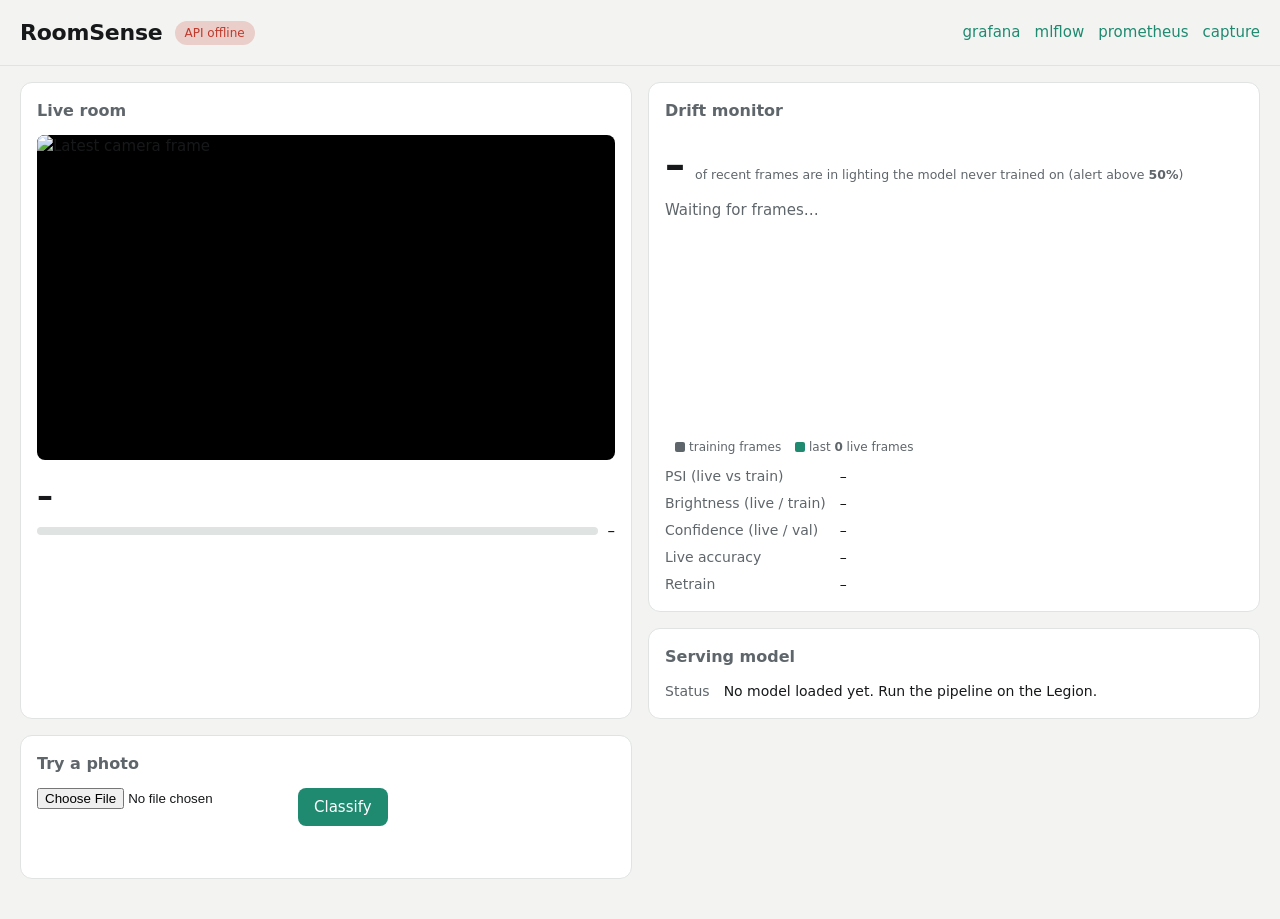
==== deploy/frontend/site/index.html @ b95426f7 "RoomSense serving + monitoring infra, ONNX export, registry promotion, drift -> retrain Pipeline (Le" ====
<!doctype html>
<html lang="en">
<head>
<meta charset="utf-8">
<meta name="viewport" content="width=device-width,initial-scale=1">
<title>RoomSense</title>
<link rel="stylesheet" href="style.css">
</head>
<body>
<header>
  <h1>RoomSense</h1>
  <span id="health" class="pill">connecting…</span>
  <nav id="links"></nav>
</header>

<main>
  <section class="card live">
    <h2>Live room</h2>
    <div class="frame"><img id="frame" alt="Latest camera frame"><span id="frameAge"></span></div>
    <div class="state">
      <div class="label" id="label">–</div>
      <div class="conf"><div class="bar"><i id="confBar"></i></div><span id="conf">–</span></div>
      <div class="truth" id="truth"></div>
    </div>
    <ul class="probs" id="probs"></ul>
  </section>

  <section class="card">
    <h2>Drift monitor</h2>
    <div class="psi"><span id="ood">–</span><small>of recent frames are in lighting the model never trained on (alert above <b id="thr">50%</b>)</small></div>
    <p id="driftMsg" class="msg">Waiting for frames…</p>
    <canvas id="hist" width="520" height="180" aria-label="Brightness: training vs live"></canvas>
    <p class="legend"><span class="sw ref"></span>training frames <span class="sw cur"></span>last <b id="win">0</b> live frames</p>
    <dl class="kv">
      <dt>PSI (live vs train)</dt><dd id="psi">–</dd>
      <dt>Brightness (live / train)</dt><dd id="bright">–</dd>
      <dt>Confidence (live / val)</dt><dd id="confm">–</dd>
      <dt>Live accuracy</dt><dd id="acc">–</dd>
      <dt>Retrain</dt><dd id="retrain">–</dd>
    </dl>
  </section>

  <section class="card">
    <h2>Serving model</h2>
    <dl class="kv" id="model"></dl>
  </section>

  <section class="card">
    <h2>Try a photo</h2>
    <form id="upload">
      <input type="file" id="file" accept="image/*" required>
      <button type="submit">Classify</button>
    </form>
    <img id="upPreview" alt="">
    <pre id="upResult"></pre>
  </section>
</main>

<script src="config.js"></script>
<script src="app.js"></script>
</body>
</html>
---- deploy/frontend/site/style.css ----
:root{--bg:#0f1214;--card:#181d20;--fg:#e8ecee;--mut:#8f9aa0;--acc:#4cc9a4;--warn:#f0a35e;--bad:#ef6b6b;--line:#262d31}
@media (prefers-color-scheme:light){:root{--bg:#f3f4f2;--card:#fff;--fg:#16181a;--mut:#5f666b;--acc:#1f8a70;--warn:#b4530f;--bad:#c0392b;--line:#dfe3e1}}
*{box-sizing:border-box}
body{margin:0;background:var(--bg);color:var(--fg);font:15px/1.5 system-ui,-apple-system,sans-serif}
header{display:flex;flex-wrap:wrap;align-items:center;gap:12px;padding:16px 20px;border-bottom:1px solid var(--line)}
h1{margin:0;font-size:22px;letter-spacing:-.01em}
h2{margin:0 0 12px;font-size:16px;color:var(--mut);font-weight:600}
nav{margin-left:auto;display:flex;gap:14px;flex-wrap:wrap}
nav a{color:var(--acc);text-decoration:none}
.pill{font-size:12px;padding:3px 10px;border-radius:99px;background:var(--line);color:var(--mut)}
.pill.ok{background:color-mix(in srgb,var(--acc) 20%,transparent);color:var(--acc)}
.pill.bad{background:color-mix(in srgb,var(--bad) 20%,transparent);color:var(--bad)}
main{display:grid;grid-template-columns:repeat(auto-fit,minmax(min(100%,420px),1fr));gap:16px;padding:16px 20px 40px;max-width:1300px;margin:0 auto}
.card{background:var(--card);border:1px solid var(--line);border-radius:12px;padding:16px}
.live{grid-row:span 2}
.frame{position:relative}
.frame img{width:100%;border-radius:8px;background:#000;aspect-ratio:16/9;object-fit:contain;display:block}
#frameAge{position:absolute;right:8px;bottom:8px;font-size:12px;background:#000a;color:#fff;padding:2px 8px;border-radius:6px}
.state{margin-top:12px}
.label{font-size:32px;font-weight:700;letter-spacing:-.02em}
.conf{display:flex;align-items:center;gap:10px}
.bar{flex:1;height:8px;background:var(--line);border-radius:4px;overflow:hidden}
.bar i{display:block;height:100%;width:0;background:var(--acc);transition:width .4s}
.truth{color:var(--mut);margin-top:4px;min-height:1.5em}
.probs{list-style:none;padding:0;margin:12px 0 0;display:grid;gap:4px;font-size:13px}
.probs li{display:grid;grid-template-columns:130px 1fr 48px;gap:8px;align-items:center}
.probs .bar{height:6px}
.probs .bar i{background:var(--mut)}
.probs li.top .bar i{background:var(--acc)}
.psi{display:flex;align-items:baseline;gap:10px}
#ood{font-size:40px;font-weight:700;font-variant-numeric:tabular-nums}
.psi small{color:var(--mut)}
.msg{margin:4px 0 10px;color:var(--mut)}
.msg.warn{color:var(--warn)}.msg.bad{color:var(--bad)}.msg.ok{color:var(--acc)}
canvas{width:100%;height:auto;display:block}
.legend{font-size:12px;color:var(--mut);margin:6px 0 10px}
.sw{display:inline-block;width:10px;height:10px;border-radius:2px;margin:0 4px 0 10px;vertical-align:-1px}
.sw.ref{background:var(--mut)}.sw.cur{background:var(--acc)}
.kv{display:grid;grid-template-columns:auto 1fr;gap:6px 14px;margin:0;font-size:14px}
.kv dt{color:var(--mut)}.kv dd{margin:0;font-variant-numeric:tabular-nums;word-break:break-word}
form{display:flex;gap:8px;flex-wrap:wrap}
button{background:var(--acc);color:#fff;border:0;border-radius:8px;padding:8px 16px;font:inherit;cursor:pointer}
#upPreview{max-width:100%;border-radius:8px;margin-top:10px}
pre{white-space:pre-wrap;font-size:13px;color:var(--mut)}
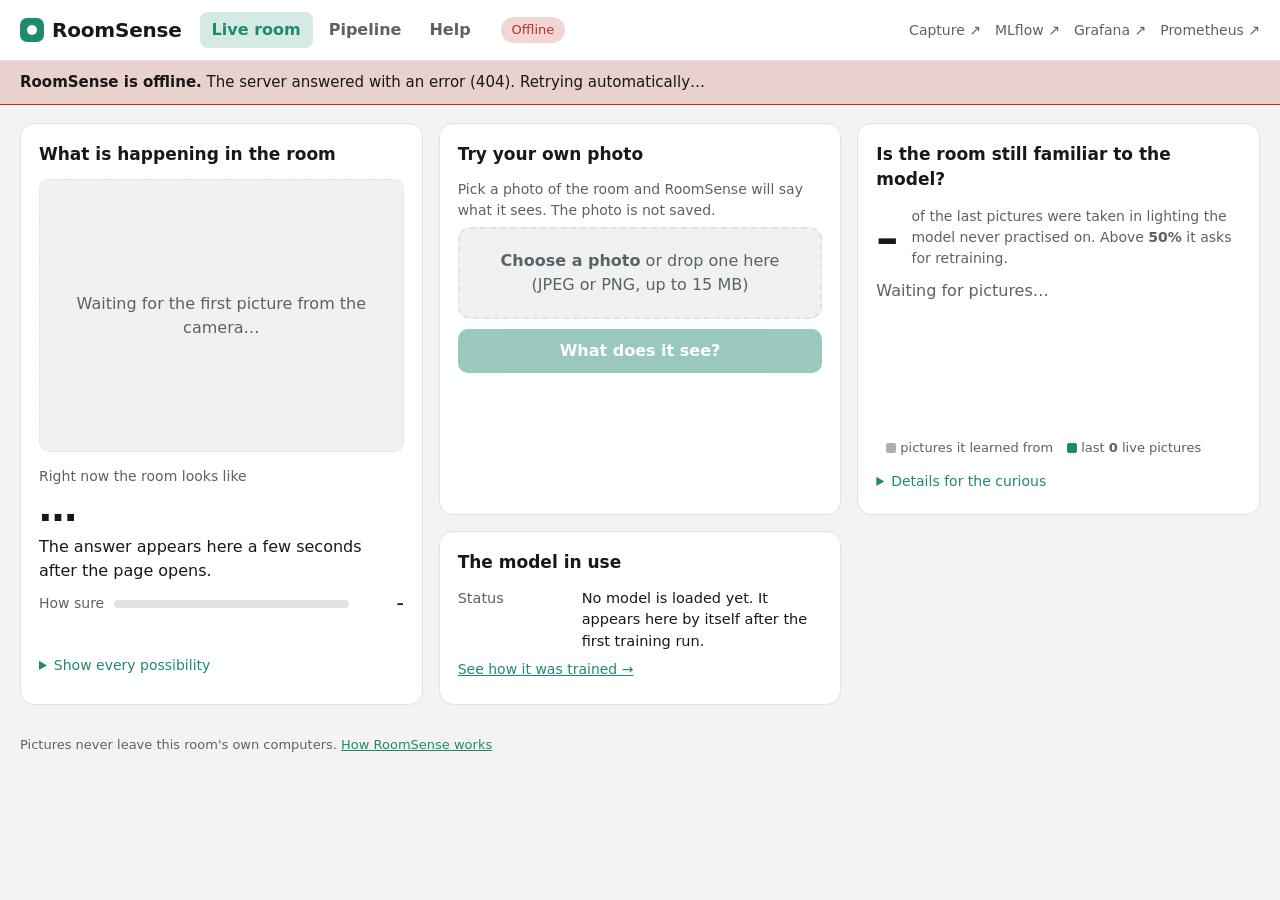
==== commit 4f415526: "Pipeline console, stage timing, full monitoring, rollback, data checks, lint - Pipeline page in the " ====
--- a/deploy/frontend/site/index.html
+++ b/deploy/frontend/site/index.html
@@ -3,60 +3,96 @@
 <head>
 <meta charset="utf-8">
 <meta name="viewport" content="width=device-width,initial-scale=1">
-<title>RoomSense</title>
+<title>RoomSense · Live room</title>
+<link rel="icon" href="data:image/svg+xml,%3Csvg xmlns='http://www.w3.org/2000/svg' viewBox='0 0 32 32'%3E%3Crect width='32' height='32' rx='8' fill='%231f8a70'/%3E%3Cpath d='M8 22V13l8-6 8 6v9z' fill='none' stroke='%23fff' stroke-width='2.4' stroke-linejoin='round'/%3E%3Ccircle cx='16' cy='17' r='2.6' fill='%23fff'/%3E%3C/svg%3E">
 <link rel="stylesheet" href="style.css">
 </head>
 <body>
-<header>
-  <h1>RoomSense</h1>
-  <span id="health" class="pill">connecting…</span>
-  <nav id="links"></nav>
+<header class="top">
+  <a class="brand" href="index.html"><span class="logo" aria-hidden="true"></span>RoomSense</a>
+  <nav class="pages" aria-label="Pages">
+    <a href="index.html" data-page="index">Live room</a>
+    <a href="pipeline.html" data-page="pipeline">Pipeline</a>
+    <a href="help.html" data-page="help">Help</a>
+  </nav>
+  <span id="health" class="pill" role="status">Connecting…</span>
+  <nav id="tools" class="tools" aria-label="Other tools"></nav>
 </header>
 
-<main>
-  <section class="card live">
-    <h2>Live room</h2>
-    <div class="frame"><img id="frame" alt="Latest camera frame"><span id="frameAge"></span></div>
+<div id="offline" class="banner bad" role="alert" hidden><b>RoomSense is offline.</b> <span></span></div>
+
+<main class="grid">
+  <section class="card live" aria-labelledby="h-live">
+    <h2 id="h-live">What is happening in the room</h2>
+    <div class="frame">
+      <img id="frame" alt="Latest picture from the room camera" hidden>
+      <div id="frameEmpty" class="empty">Waiting for the first picture from the camera…</div>
+      <span id="frameAge" hidden></span>
+    </div>
     <div class="state">
-      <div class="label" id="label">–</div>
-      <div class="conf"><div class="bar"><i id="confBar"></i></div><span id="conf">–</span></div>
-      <div class="truth" id="truth"></div>
+      <p class="kicker">Right now the room looks like</p>
+      <div class="label" id="label">…</div>
+      <p class="meaning" id="meaning">The answer appears here a few seconds after the page opens.</p>
+      <div class="conf" title="How sure the model is about this answer">
+        <span>How sure</span><div class="bar"><i id="confBar"></i></div><b id="conf">–</b>
+      </div>
+      <p class="truth" id="truth"></p>
     </div>
-    <ul class="probs" id="probs"></ul>
+    <details class="more">
+      <summary>Show every possibility</summary>
+      <ul class="probs" id="probs"></ul>
+    </details>
   </section>
 
-  <section class="card">
-    <h2>Drift monitor</h2>
-    <div class="psi"><span id="ood">–</span><small>of recent frames are in lighting the model never trained on (alert above <b id="thr">50%</b>)</small></div>
-    <p id="driftMsg" class="msg">Waiting for frames…</p>
-    <canvas id="hist" width="520" height="180" aria-label="Brightness: training vs live"></canvas>
-    <p class="legend"><span class="sw ref"></span>training frames <span class="sw cur"></span>last <b id="win">0</b> live frames</p>
-    <dl class="kv">
-      <dt>PSI (live vs train)</dt><dd id="psi">–</dd>
-      <dt>Brightness (live / train)</dt><dd id="bright">–</dd>
-      <dt>Confidence (live / val)</dt><dd id="confm">–</dd>
-      <dt>Live accuracy</dt><dd id="acc">–</dd>
-      <dt>Retrain</dt><dd id="retrain">–</dd>
-    </dl>
+  <section class="card" aria-labelledby="h-photo">
+    <h2 id="h-photo">Try your own photo</h2>
+    <p class="hint">Pick a photo of the room and RoomSense will say what it sees. The photo is not saved.</p>
+    <form id="upload">
+      <label class="drop" id="drop">
+        <input type="file" id="file" accept="image/jpeg,image/png,image/webp">
+        <span id="dropText"><b>Choose a photo</b> or drop one here (JPEG or PNG, up to 15 MB)</span>
+      </label>
+      <button type="submit" id="go" disabled>What does it see?</button>
+    </form>
+    <div class="upload-out" id="upOut" hidden>
+      <img id="upPreview" alt="The photo you chose">
+      <div>
+        <div class="label small" id="upLabel"></div>
+        <p id="upDetail" class="hint"></p>
+      </div>
+    </div>
+    <p id="upError" class="msg bad" role="alert" hidden></p>
   </section>
 
-  <section class="card">
-    <h2>Serving model</h2>
-    <dl class="kv" id="model"></dl>
+  <section class="card" aria-labelledby="h-drift">
+    <h2 id="h-drift">Is the room still familiar to the model?</h2>
+    <div class="big"><span id="ood">–</span><small>of the last pictures were taken in lighting the model never practised on. Above <b id="thr">50%</b> it asks for retraining.</small></div>
+    <p id="driftMsg" class="msg">Waiting for pictures…</p>
+    <canvas id="hist" width="520" height="170" role="img" aria-label="Brightness of training pictures compared with recent live pictures"></canvas>
+    <p class="legend"><span class="sw ref"></span>pictures it learned from <span class="sw cur"></span>last <b id="win">0</b> live pictures</p>
+    <details class="more">
+      <summary>Details for the curious</summary>
+      <dl class="kv">
+        <dt>Brightness (live / training)</dt><dd id="bright">–</dd>
+        <dt>Confidence (live / validation)</dt><dd id="confm">–</dd>
+        <dt>Checked against your labels</dt><dd id="acc">–</dd>
+        <dt>PSI (Population Stability Index)</dt><dd id="psi">–</dd>
+        <dt>Retraining</dt><dd id="retrain">–</dd>
+      </dl>
+    </details>
   </section>
 
-  <section class="card">
-    <h2>Try a photo</h2>
-    <form id="upload">
-      <input type="file" id="file" accept="image/*" required>
-      <button type="submit">Classify</button>
-    </form>
-    <img id="upPreview" alt="">
-    <pre id="upResult"></pre>
+  <section class="card" aria-labelledby="h-model">
+    <h2 id="h-model">The model in use</h2>
+    <dl class="kv" id="model"><dt>Status</dt><dd>Loading…</dd></dl>
+    <p class="hint"><a href="pipeline.html">See how it was trained →</a></p>
   </section>
 </main>
 
+<footer>Pictures never leave this room's own computers. <a href="help.html">How RoomSense works</a></footer>
+
 <script src="config.js"></script>
+<script src="common.js"></script>
 <script src="app.js"></script>
 </body>
 </html>
--- a/deploy/frontend/site/style.css
+++ b/deploy/frontend/site/style.css
@@ -1,44 +1,175 @@
-:root{--bg:#0f1214;--card:#181d20;--fg:#e8ecee;--mut:#8f9aa0;--acc:#4cc9a4;--warn:#f0a35e;--bad:#ef6b6b;--line:#262d31}
-@media (prefers-color-scheme:light){:root{--bg:#f3f4f2;--card:#fff;--fg:#16181a;--mut:#5f666b;--acc:#1f8a70;--warn:#b4530f;--bad:#c0392b;--line:#dfe3e1}}
+/* RoomSense web UI. One stylesheet for the three pages (Live room, Pipeline, Help).
+   Colours are variables with a light and a dark set; layout is CSS grid that folds to one column on phones. */
+:root{--bg:#0f1214;--card:#181d20;--fg:#e8ecee;--mut:#97a2a8;--acc:#4cc9a4;--acc-ink:#06241b;--warn:#f0a35e;--bad:#ef6b6b;--info:#6fa8ff;--line:#262d31;--soft:#1e2428;color-scheme:dark}
+@media (prefers-color-scheme:light){:root{--bg:#f3f4f2;--card:#fff;--fg:#16181a;--mut:#5a6268;--acc:#1f8a70;--acc-ink:#fff;--warn:#a8500f;--bad:#b93226;--info:#2a63c9;--line:#dfe3e1;--soft:#f0f2f0;color-scheme:light}}
 *{box-sizing:border-box}
-body{margin:0;background:var(--bg);color:var(--fg);font:15px/1.5 system-ui,-apple-system,sans-serif}
-header{display:flex;flex-wrap:wrap;align-items:center;gap:12px;padding:16px 20px;border-bottom:1px solid var(--line)}
-h1{margin:0;font-size:22px;letter-spacing:-.01em}
-h2{margin:0 0 12px;font-size:16px;color:var(--mut);font-weight:600}
-nav{margin-left:auto;display:flex;gap:14px;flex-wrap:wrap}
-nav a{color:var(--acc);text-decoration:none}
-.pill{font-size:12px;padding:3px 10px;border-radius:99px;background:var(--line);color:var(--mut)}
-.pill.ok{background:color-mix(in srgb,var(--acc) 20%,transparent);color:var(--acc)}
-.pill.bad{background:color-mix(in srgb,var(--bad) 20%,transparent);color:var(--bad)}
-main{display:grid;grid-template-columns:repeat(auto-fit,minmax(min(100%,420px),1fr));gap:16px;padding:16px 20px 40px;max-width:1300px;margin:0 auto}
-.card{background:var(--card);border:1px solid var(--line);border-radius:12px;padding:16px}
+html{-webkit-text-size-adjust:100%}
+body{margin:0;background:var(--bg);color:var(--fg);font:16px/1.5 system-ui,-apple-system,"Segoe UI",sans-serif}
+a{color:var(--acc)}
+code{font:13px/1.4 ui-monospace,Menlo,Consolas,monospace;background:var(--soft);padding:1px 5px;border-radius:5px;overflow-wrap:anywhere}
+:focus-visible{outline:2px solid var(--acc);outline-offset:2px}
+[hidden]{display:none!important}
+
+/* header */
+.top{display:flex;flex-wrap:wrap;align-items:center;gap:10px 18px;padding:12px 20px;border-bottom:1px solid var(--line);background:var(--card);position:sticky;top:0;z-index:5}
+.brand{display:flex;align-items:center;gap:8px;font-size:20px;font-weight:700;letter-spacing:-.01em;color:var(--fg);text-decoration:none}
+.logo{width:24px;height:24px;border-radius:7px;background:var(--acc);position:relative}
+.logo::after{content:"";position:absolute;inset:7px;border-radius:50%;background:var(--card)}
+.pages{display:flex;gap:4px}
+.pages a{padding:6px 12px;border-radius:8px;color:var(--mut);text-decoration:none;font-weight:600}
+.pages a:hover{background:var(--soft);color:var(--fg)}
+.pages a[aria-current=page]{background:color-mix(in srgb,var(--acc) 18%,transparent);color:var(--acc)}
+.tools{margin-left:auto;display:flex;gap:14px;flex-wrap:wrap;font-size:14px}
+.tools a{color:var(--mut);text-decoration:none}
+.tools a:hover{color:var(--acc)}
+.pill{font-size:13px;padding:3px 11px;border-radius:99px;background:var(--line);color:var(--mut);white-space:nowrap}
+.pill.ok,.tag.ok{background:color-mix(in srgb,var(--acc) 20%,transparent);color:var(--acc)}
+.pill.warn{background:color-mix(in srgb,var(--warn) 22%,transparent);color:var(--warn)}
+.pill.bad,.tag.bad{background:color-mix(in srgb,var(--bad) 20%,transparent);color:var(--bad)}
+.banner{padding:10px 20px;font-size:15px}
+.banner.bad{background:color-mix(in srgb,var(--bad) 18%,var(--bg));color:var(--fg);border-bottom:1px solid var(--bad)}
+.banner.warn{background:color-mix(in srgb,var(--warn) 16%,var(--bg));border-bottom:1px solid var(--warn)}
+
+/* layout */
+main{padding:18px 20px 30px;max-width:1300px;margin:0 auto}
+.grid{display:grid;grid-template-columns:repeat(auto-fit,minmax(min(100%,400px),1fr));gap:16px}
+.grid.two{grid-template-columns:repeat(auto-fit,minmax(min(100%,440px),1fr));align-items:start}
+.stack{display:grid;gap:18px}
+.card{background:var(--card);border:1px solid var(--line);border-radius:14px;padding:18px;min-width:0}
 .live{grid-row:span 2}
+.head{display:flex;flex-wrap:wrap;align-items:baseline;justify-content:space-between;gap:8px 16px}
+h1{font-size:30px;letter-spacing:-.02em;margin:8px 0}
+h2{margin:0 0 12px;font-size:17px;font-weight:650}
+h3{margin:0 0 10px;font-size:16px}
+.hint{color:var(--mut);font-size:14px;margin:6px 0}
+.lead{margin:0 0 14px}
+footer{max-width:1300px;margin:0 auto;padding:0 20px 34px;color:var(--mut);font-size:13px}
+
+/* live room */
 .frame{position:relative}
-.frame img{width:100%;border-radius:8px;background:#000;aspect-ratio:16/9;object-fit:contain;display:block}
+.frame img{width:100%;border-radius:10px;background:#000;aspect-ratio:4/3;object-fit:contain;display:block}
+.empty{aspect-ratio:4/3;border-radius:10px;border:1px dashed var(--line);display:grid;place-items:center;text-align:center;padding:20px;color:var(--mut);background:var(--soft)}
 #frameAge{position:absolute;right:8px;bottom:8px;font-size:12px;background:#000a;color:#fff;padding:2px 8px;border-radius:6px}
-.state{margin-top:12px}
-.label{font-size:32px;font-weight:700;letter-spacing:-.02em}
-.conf{display:flex;align-items:center;gap:10px}
+#frameAge.stale{background:var(--bad)}
+.state{margin-top:14px}
+.kicker{margin:0;color:var(--mut);font-size:14px}
+.label{font-size:38px;line-height:1.15;font-weight:750;letter-spacing:-.02em;text-transform:capitalize}
+.label.small{font-size:26px}
+.meaning{margin:4px 0 10px}
+.conf{display:flex;align-items:center;gap:10px;font-size:14px;color:var(--mut)}
+.conf b{color:var(--fg);font-variant-numeric:tabular-nums;min-width:3.2em;text-align:right}
 .bar{flex:1;height:8px;background:var(--line);border-radius:4px;overflow:hidden}
 .bar i{display:block;height:100%;width:0;background:var(--acc);transition:width .4s}
-.truth{color:var(--mut);margin-top:4px;min-height:1.5em}
-.probs{list-style:none;padding:0;margin:12px 0 0;display:grid;gap:4px;font-size:13px}
-.probs li{display:grid;grid-template-columns:130px 1fr 48px;gap:8px;align-items:center}
+.bar i.low{background:var(--warn)}
+.truth{color:var(--mut);margin:6px 0 0;min-height:1.5em;font-size:14px}
+details.more{margin-top:10px}
+details.more summary{cursor:pointer;color:var(--acc);font-size:14px;padding:4px 0}
+.probs{list-style:none;padding:0;margin:10px 0 0;display:grid;gap:5px;font-size:14px}
+.probs li{display:grid;grid-template-columns:120px 1fr 52px;gap:8px;align-items:center;text-transform:capitalize}
+.probs.wide li{grid-template-columns:120px 1fr 150px}
+.probs li>span:last-child{text-align:right;font-variant-numeric:tabular-nums;text-transform:none;color:var(--mut)}
 .probs .bar{height:6px}
 .probs .bar i{background:var(--mut)}
-.probs li.top .bar i{background:var(--acc)}
-.psi{display:flex;align-items:baseline;gap:10px}
-#ood{font-size:40px;font-weight:700;font-variant-numeric:tabular-nums}
-.psi small{color:var(--mut)}
-.msg{margin:4px 0 10px;color:var(--mut)}
+.probs li.top .bar i,.probs.wide .bar i{background:var(--acc)}
+.big{display:flex;align-items:center;gap:14px}
+#ood{font-size:44px;font-weight:750;font-variant-numeric:tabular-nums;letter-spacing:-.02em}
+.big small{color:var(--mut);font-size:14px}
+.msg{margin:8px 0 10px;color:var(--mut)}
 .msg.warn{color:var(--warn)}.msg.bad{color:var(--bad)}.msg.ok{color:var(--acc)}
 canvas{width:100%;height:auto;display:block}
-.legend{font-size:12px;color:var(--mut);margin:6px 0 10px}
+.legend{font-size:13px;color:var(--mut);margin:6px 0 4px}
 .sw{display:inline-block;width:10px;height:10px;border-radius:2px;margin:0 4px 0 10px;vertical-align:-1px}
-.sw.ref{background:var(--mut)}.sw.cur{background:var(--acc)}
-.kv{display:grid;grid-template-columns:auto 1fr;gap:6px 14px;margin:0;font-size:14px}
-.kv dt{color:var(--mut)}.kv dd{margin:0;font-variant-numeric:tabular-nums;word-break:break-word}
-form{display:flex;gap:8px;flex-wrap:wrap}
-button{background:var(--acc);color:#fff;border:0;border-radius:8px;padding:8px 16px;font:inherit;cursor:pointer}
-#upPreview{max-width:100%;border-radius:8px;margin-top:10px}
-pre{white-space:pre-wrap;font-size:13px;color:var(--mut)}
+.sw.ref{background:var(--mut);opacity:.5}.sw.cur{background:var(--acc)}
+.kv{display:grid;grid-template-columns:minmax(110px,auto) 1fr;gap:6px 14px;margin:0;font-size:14.5px}
+.kv dt{color:var(--mut)}.kv dd{margin:0;font-variant-numeric:tabular-nums;overflow-wrap:anywhere}
+
+/* forms and buttons */
+form{display:grid;gap:10px}
+.drop{display:block;border:2px dashed var(--line);border-radius:12px;padding:20px;text-align:center;color:var(--mut);cursor:pointer;background:var(--soft)}
+.drop.over,.drop:hover{border-color:var(--acc)}
+.drop input{position:absolute;opacity:0;width:1px;height:1px}
+.drop:focus-within{outline:2px solid var(--acc);outline-offset:2px}
+button{background:var(--acc);color:var(--acc-ink);border:0;border-radius:10px;padding:10px 16px;font:inherit;font-weight:650;cursor:pointer;min-height:44px}
+button:hover:not(:disabled){filter:brightness(1.08)}
+button:disabled{opacity:.45;cursor:not-allowed}
+button.quiet{background:var(--soft);color:var(--fg);border:1px solid var(--line)}
+button.danger{background:transparent;color:var(--bad);border:1px solid var(--bad)}
+button.tiny{min-height:30px;padding:3px 10px;font-size:13px}
+.upload-out{display:grid;grid-template-columns:minmax(0,150px) 1fr;gap:14px;align-items:center;margin-top:12px}
+.upload-out img{width:100%;border-radius:8px}
+.actions{display:grid;gap:12px;margin-top:8px}
+.actions .hint{margin:4px 0 0}
+.confirm{margin-top:12px;padding:12px;border:1px solid var(--bad);border-radius:10px;display:flex;flex-wrap:wrap;gap:8px;align-items:center}
+.confirm p{flex:1 1 100%;margin:0 0 4px}
+.token{display:grid;gap:4px;margin-top:12px;font-size:14px;color:var(--mut)}
+.token input{font:inherit;padding:9px 10px;border-radius:8px;border:1px solid var(--line);background:var(--soft);color:var(--fg)}
+
+/* pipeline */
+.tiles{display:grid;grid-template-columns:repeat(auto-fit,minmax(170px,1fr));gap:10px;margin:0 0 14px}
+.tiles.small{grid-template-columns:repeat(auto-fit,minmax(140px,1fr))}
+.tile{background:var(--card);border:1px solid var(--line);border-radius:12px;padding:12px 14px;display:grid;gap:2px;min-width:0}
+.card .tile{background:var(--soft)}
+.tile span{color:var(--mut);font-size:13px}
+.tile b{font-size:21px;letter-spacing:-.01em;font-variant-numeric:tabular-nums}
+.tile small{color:var(--mut);font-size:12.5px}
+.tile.ok b{color:var(--acc)}.tile.bad b{color:var(--bad)}
+.dag{list-style:none;margin:0;padding:0;display:grid;grid-template-columns:repeat(8,minmax(0,1fr));gap:18px}
+.dag li{position:relative;min-width:0}
+.dag li+li::before{content:"";position:absolute;left:-15px;top:50%;width:12px;height:2px;background:var(--mut)}
+.dag li+li::after{content:"";position:absolute;left:-8px;top:50%;margin-top:-4px;border:5px solid transparent;border-left-color:var(--mut)}
+.node{width:100%;height:100%;min-height:128px;text-align:left;background:var(--card);color:var(--fg);border:1.5px solid var(--line);border-radius:12px;padding:10px;display:grid;gap:2px;align-content:start;font-weight:400}
+.node b{font-size:16px}
+.node .where{font-size:11px;letter-spacing:.06em;text-transform:uppercase;color:var(--mut)}
+.node .tool{font-size:12.5px;color:var(--mut)}
+.node .st{font-size:13px;margin-top:6px;display:flex;align-items:center;gap:6px}
+.node .fig{font-size:13px;font-variant-numeric:tabular-nums;color:var(--mut)}
+.node.ok{border-color:color-mix(in srgb,var(--acc) 60%,var(--line))}
+.node.failed{border-color:var(--bad);background:color-mix(in srgb,var(--bad) 8%,var(--card))}
+.node.sel{box-shadow:0 0 0 2px var(--acc)}
+.dot{display:inline-block;width:10px;height:10px;border-radius:50%;background:var(--mut);opacity:.5;margin-right:3px;flex:none}
+.dot.ok{background:var(--acc);opacity:1}.dot.cached{background:var(--info);opacity:1}.dot.failed{background:var(--bad);opacity:1}
+.dot.live,.dot.running{background:var(--acc);opacity:1;box-shadow:0 0 0 3px color-mix(in srgb,var(--acc) 30%,transparent)}
+.legend.keys .dot{margin-left:12px}
+.detail{margin-top:12px}
+.seg{display:inline-flex;border:1px solid var(--line);border-radius:10px;overflow:hidden}
+.seg button{background:transparent;color:var(--mut);border-radius:0;min-height:36px;padding:5px 14px;font-weight:600}
+.seg button[aria-selected=true]{background:var(--soft);color:var(--fg)}
+.tablewrap{overflow-x:auto}
+table{border-collapse:collapse;width:100%;font-size:14px}
+th,td{text-align:left;padding:8px 10px;border-bottom:1px solid var(--line);vertical-align:top}
+th{color:var(--mut);font-weight:600;font-size:12.5px;white-space:nowrap}
+td small{display:block;color:var(--mut);font-size:12.5px;max-width:42ch}
+td code{white-space:nowrap}
+td:nth-child(2),td:nth-child(3){white-space:nowrap}
+tr.failed td{background:color-mix(in srgb,var(--bad) 6%,transparent)}
+tr:last-child td{border-bottom:0}
+.tag{display:inline-block;font-size:12.5px;padding:1px 8px;border-radius:99px;background:var(--line);color:var(--mut);white-space:nowrap}
+.events{list-style:none;margin:0;padding:0;display:grid;gap:8px;font-size:14px;max-height:340px;overflow:auto}
+.events li{display:grid;grid-template-columns:auto 1fr auto;gap:8px;align-items:baseline}
+.events time{color:var(--mut);font-size:12.5px;white-space:nowrap}
+
+/* help */
+.prose{max-width:820px}
+.prose h2{font-size:21px;margin:30px 0 8px;scroll-margin-top:80px}
+.prose li{margin:5px 0}
+.prose table{margin:8px 0}
+.toc{display:flex;flex-wrap:wrap;gap:6px 8px;margin:14px 0}
+.toc a{font-size:14px;padding:4px 10px;border:1px solid var(--line);border-radius:99px;text-decoration:none;background:var(--card)}
+
+@media (max-width:1050px){
+  .dag{grid-template-columns:repeat(4,minmax(0,1fr))}
+}
+@media (max-width:640px){
+  .top{padding:10px 14px}
+  .tools{margin-left:0;width:100%}
+  main{padding:14px}
+  .label{font-size:32px}
+  .dag{grid-template-columns:1fr;gap:16px}
+  .dag li+li::before{left:22px;top:-14px;width:2px;height:10px}
+  .dag li+li::after{left:18px;top:-7px;margin-top:0;border:5px solid transparent;border-top-color:var(--mut)}
+  .node{min-height:0;grid-template-columns:1fr auto;column-gap:10px}
+  .node .where,.node .tool{grid-column:1}
+  .probs.wide li{grid-template-columns:100px 1fr 110px}
+  .upload-out{grid-template-columns:1fr}
+}
+@media (prefers-reduced-motion:reduce){*{transition:none!important}}
